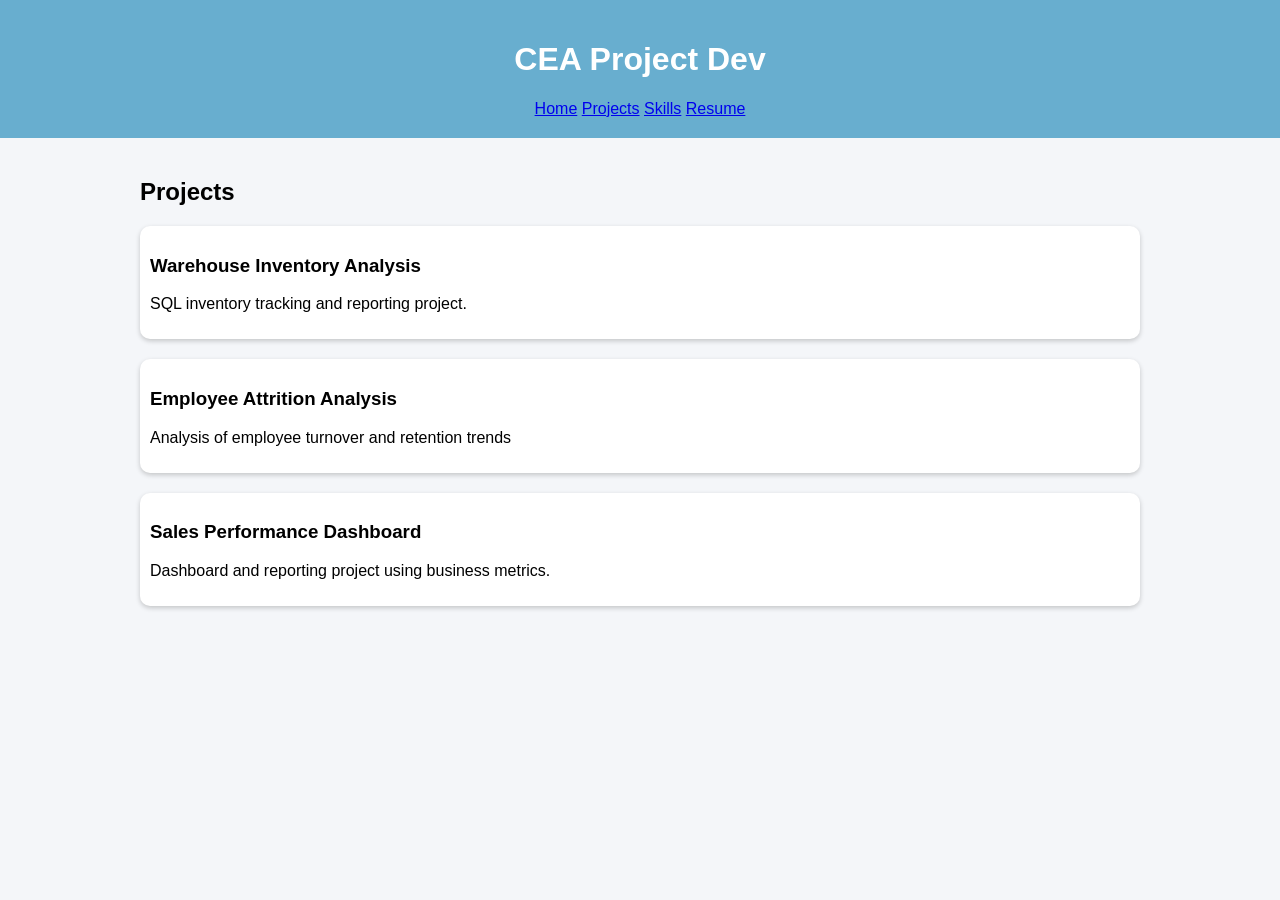
==== projects.html @ 1129f876 "added project page" ====
<!DOCTYPE html>
<html>

<head>
    <title>Projects - CEA Project Dev</title>
    <link rel="stylesheet" href="styles.css">
</head>

<body>
    <header>
        <h1>CEA Project Dev</h1>

        <nav>
            <a href="index.html">Home</a>
            <a href="projects.html">Projects</a>
            <a href="skills.html">Skills</a>
            <a href="resume.html">Resume</a>
        </nav>
    </header>

    <main>
        <h2>Projects</h2>
        <div class="project-card">
            <h3>Warehouse Inventory Analysis</h3>
            <p>SQL inventory tracking and reporting project.</p>
        </div>

        <div class="project-card">
            <h3>Employee Attrition Analysis</h3>
            <p>Analysis of employee turnover and retention trends</p>
        </div>

        <div class="project-card">
            <h3>Sales Performance Dashboard</h3>
            <p>Dashboard and reporting project using business metrics.</p>
        </div>
    </main>
</body>
</html>
---- styles.css ----
body {
    font-family: Arial, sans-serif;
    background-color: #f4f6f9;
    margin: 0;
    padding: 0;
}

header {
    background-color: #68aecf;
    color: white;
    padding: 20px;
    text-align: center;
}

main {
    max-width: 1000px;
    margin: auto;
    padding: 20px;
}

.project-card {
    background-color: white;
    padding: 10px;
    margin-top: 20px;
    border-radius: 10px;
    box-shadow: 0px 2px 5px rgba(0,0,0,.2);
}

.featured-project {
    border: 3px solid gold;
}

.about-card {
    background-color: lightskyblue;
    padding: 20px;
    margin-top: 20px;
    border-radius: 10px;
    box-shadow: 0px 2px 5px rgba(0,0,0,.2);
}
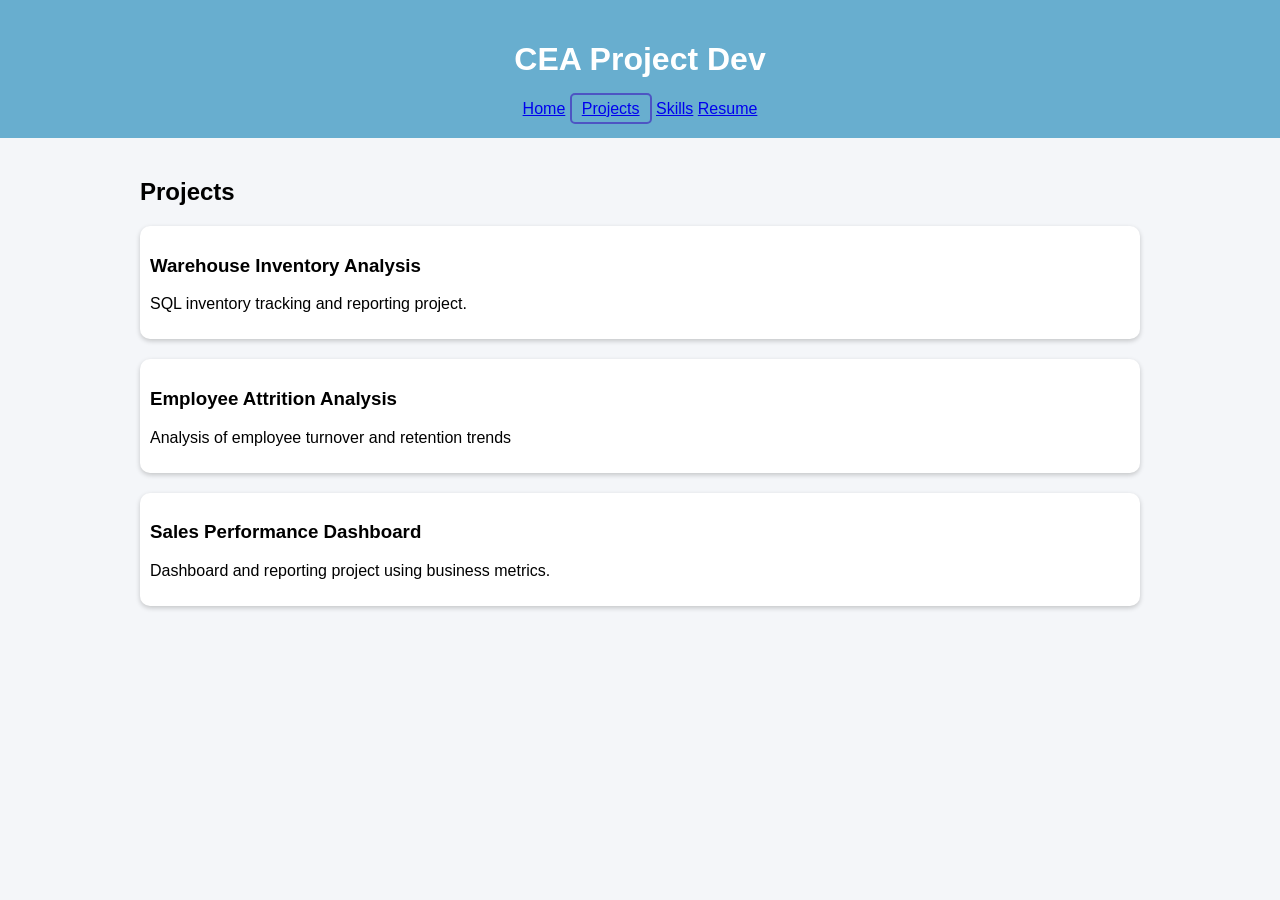
==== commit 17f15681: "added skills and resume page" ====
--- a/projects.html
+++ b/projects.html
@@ -12,7 +12,7 @@
 
         <nav>
             <a href="index.html">Home</a>
-            <a href="projects.html">Projects</a>
+            <a href="projects.html" class="active">Projects</a>
             <a href="skills.html">Skills</a>
             <a href="resume.html">Resume</a>
         </nav>
--- a/styles.css
+++ b/styles.css
@@ -37,3 +37,17 @@
     border-radius: 10px;
     box-shadow: 0px 2px 5px rgba(0,0,0,.2);
 }
+
+.bible-verse {
+    font-weight: bold;
+    font-style: italic ;
+    color: #17057cab;
+    margin-top: 20px;
+    text-align: center;
+}
+
+.active {
+    border: 2px solid #402abeab;
+    padding: 5px 10px;
+    border-radius: 5px;
+}
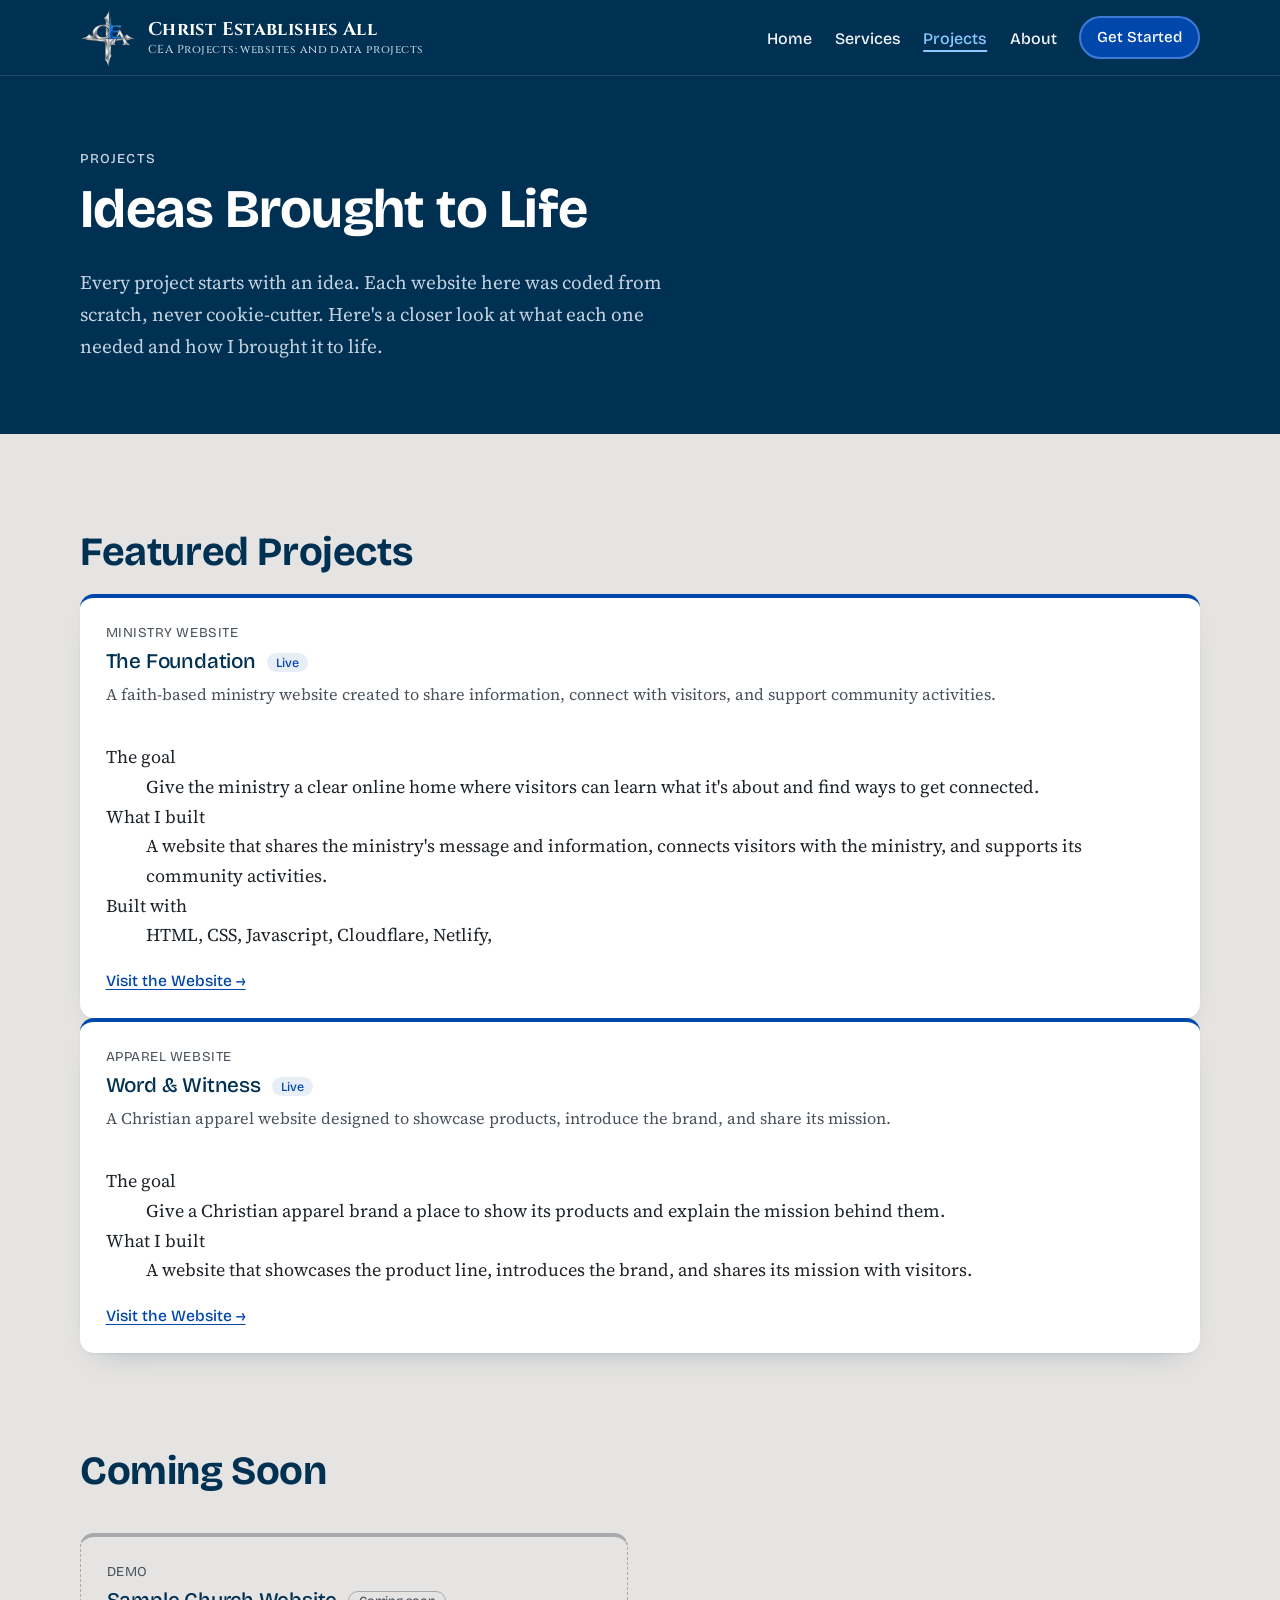
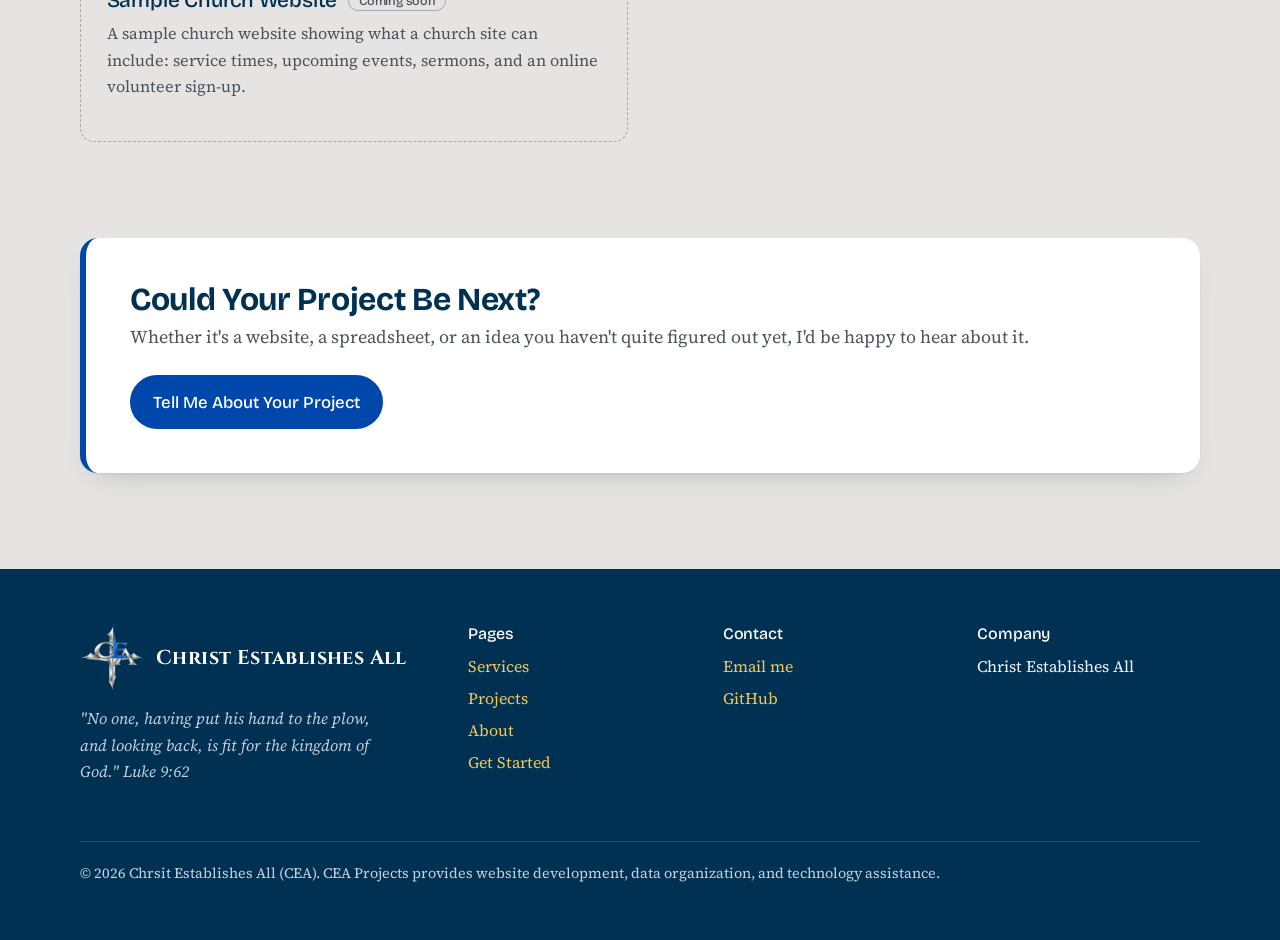
==== commit 086461e7: "updated index.html and added projects.html" ====
--- a/projects.html
+++ b/projects.html
@@ -1,39 +1,235 @@
 <!DOCTYPE html>
-<html>
-
+<html lang="en">
 <head>
-    <title>Projects - CEA Project Dev</title>
+    <meta charset="utf-8">
+    <meta name="viewport" content="width=device-width, initial-scale=1">
+
+    <title>Projects | CEA Projects</title>
+
+    <meta name="description" content="Websites built by CEA Projects for ministries and small businesses, including The Foundation and Word &amp; Witness.">
+
+    <link rel="preconnect" href="https://fonts.googleapis.com">
+    <link rel="preconnect" href="https://fonts.gstatic.com" crossorigin>
+
+    <link href="https://fonts.googleapis.com/css2?family=Cinzel:wght@500;700&family=Bricolage+Grotesque:opsz,wght@12..96,500;12..96,700&family=Source+Serif+4:ital,opsz,wght@0,8..60,400;0,8..60,600;1,8..60,400&display=swap"
+        rel="stylesheet">
+
+    <link rel="icon" type="image/png" href="images/favicon.png">
     <link rel="stylesheet" href="styles.css">
 </head>
 
 <body>
-    <header>
-        <h1>CEA Project Dev</h1>
-
-        <nav>
-            <a href="index.html">Home</a>
-            <a href="projects.html" class="active">Projects</a>
-            <a href="skills.html">Skills</a>
-            <a href="resume.html">Resume</a>
+
+<a class="skip" href="#main">Skip to content</a>
+
+<!-- HEADER AND NAVIGATION -->
+ <header class="site">
+    <div class="wrap bar">
+
+        <a class="brand" href="index.html">
+            <img src="images/cea_logo.png" width="56" height="56" alt="">
+            <span>Christ Establishes All
+            <small>CEA Projects: websites and data projects</small>
+            </span>
+        </a>
+
+        <button class="menu" type="button" aria-expanded="false" aria-controls="site-nav">Menu</button>
+
+        <nav id="site-nav" aria-label="Main">
+            <ul>
+                <li><a href="index.html">Home</a></li>
+                <li><a href="services.html">Services</a></li>
+                <li><a href="projects.html" aria-current="page">Projects</a></li>
+                <li><a href="about.html">About</a></li>
+                <li><a class="btn" href="start.html">Get Started</a></li>
+            </ul>
         </nav>
-    </header>
-
-    <main>
-        <h2>Projects</h2>
-        <div class="project-card">
-            <h3>Warehouse Inventory Analysis</h3>
-            <p>SQL inventory tracking and reporting project.</p>
-        </div>
-
-        <div class="project-card">
-            <h3>Employee Attrition Analysis</h3>
-            <p>Analysis of employee turnover and retention trends</p>
-        </div>
-
-        <div class="project-card">
-            <h3>Sales Performance Dashboard</h3>
-            <p>Dashboard and reporting project using business metrics.</p>
-        </div>
-    </main>
+    </div>
+ </header>
+
+ <main id="main">
+
+    <!-- PAGE INTRODUCTION -->
+    <section class="band page-head" aria-labelledby="page-title">
+        <div class="wrap">
+            <p class="eyebrow">Projects</p>
+            <h1 id="page-title">Ideas Brought to Life</h1>
+            <p class="lede">
+                Every project starts with an idea. Each website here was coded from scratch, never cookie-cutter. Here's a closer look at
+                what each one needed and how I brought it to life.
+            </p>
+        </div>
+    </section>
+
+    <!-- CASE STUDIES -->
+    <section aria-labelledby="work-title">
+        <div class="wrap">
+            <h2 id="work-title">Featured Projects</h2>
+
+            <div class="case-list">
+
+                <!-- The Foundation -->
+                <article class="project case" aria-labelledby="foundation-title">
+                    <p class="kind">Ministry Website</p>
+                    <h3 id="foundation-title">The Foundation <span class="status live">Live</span></h3>
+                    <p class="case-intro">
+                        A faith-based ministry website created to share information, connect with visitors, 
+                        and support community activities.
+                    </p>
+                    <dl class="details">
+                        <div>
+                            <dt>The goal</dt>
+                            <dd>Give the ministry a clear online home where visitors can learn what it's about
+                                and find ways to get connected.
+                            </dd>
+                        </div>
+                        <div>
+                            <dt>What I built</dt>
+                            <dd>A website that shares the ministry's message and information, connects visitors with the 
+                                ministry, and supports its community activities.
+                            </dd>
+                        </div>
+                        <!-- Add the tools you used, then remove these comment marks:-->
+                        <div>
+                            <dt>Built with</dt>
+                            <dd>HTML, CSS, Javascript, Cloudflare, Netlify,</dd>
+                        </div>
+                    </dl>
+                    <!-- Add a screenshot later (save it in the images folder):
+                    <figure class="shot">
+                        <img src="images/foundation.png" alt="The Foundation website home page"
+                    </figure>-->
+
+                    <div class="links">
+                        <a href="https://glorytothefather.org/" target="_blank" rel="noopener noreferrer">Visit the Website &rarr;</a>
+                    </div>
+                </article>
+
+                <!-- Word & Witness -->
+                <article class="project case" aria-labelledby="witness-title">
+                    <p class="kind">Apparel Website</p>
+                    <h3 id="witness-title">Word &amp; Witness <span class="status live">Live</span></h3>
+                    <p class="case-intro">A Christian apparel website designed to showcase products, introduce the brand, and share its mission.</p>
+
+                    <dl class="details">
+                        <div>
+                            <dt>The goal</dt>
+                            <dd>Give a Christian apparel brand a place to show its products and explain the mission behind them.</dd>
+                        </div>
+                        <div>
+                            <dt>What I built</dt>
+                            <dd>A website that showcases the product line, introduces the brand, and shares its mission with visitors.</dd>
+                        </div>
+                        <!-- Add the tools you used, then remove these comment marks:
+                        <div>
+                            <dt>Built with</dt>
+                            <dd>HTML, CSS, Javascript, Cloudflare Workers</dd>
+                        </div>-->
+                    </dl>
+
+                    <!-- Add a screenshot later (save it in the images folder):
+                    <figure class="shot">
+                        <img src="images/wordnwitness.png" alt="Word & Witness website home page
+                    </figure>"-->
+
+                    <div class="links">
+                        <a href="https://wordnwitness.com" target="_blank" rel="noopener noreferrer">Visit the Website &rarr;</a>
+                    </div>
+                </article>
+            </div>
+        </div>
+    </section>
+
+    <!-- COMING SOON -->
+    <section aria-labelledby="soon-title">
+        <div class="wrap">
+            <h2 id="soon-title">Coming Soon</h2>
+
+            <div class="work-list">
+                <article class="project soon" aria-labelledby="demo-title">
+                    <p class="kind">Demo</p>
+                    <h3 id="demo-title">Sample Church Website <span class="status soon">Coming soon</span></h3>
+                    <p>A sample church website showing what a church site can include: service times, upcoming events,
+                        sermons, and an online volunteer sign-up.
+                    </p>
+                </article>
+            </div>
+        </div>
+    </section>
+
+    <!-- FINAL CALL TO ACTION -->
+    <section aria-labelledby="content-title">
+        <div class="wrap">
+            <div class="cta">
+                <div>
+                    <h2 id="contact-title">Could Your Project Be Next?</h2>
+                    <p>Whether it's a website, a spreadsheet, or an idea you haven't quite figured out yet, I'd be happy to hear about it.</p>
+                </div>
+                <a class="btn" href="start.html">Tell Me About Your Project</a>
+            </div>
+        </div>
+    </section>
+ </main>
+
+ <!-- FOOTER -->
+  <footer class="band">
+    <div class="wrap">
+        <div class="foot-grid">
+            <div>
+                <p class="foot-brand">
+                    <img src="images/cea_logo.png" width="64" height="64" alt="">
+                    <span class="brand-name">
+                        Christ Establishes All
+                    </span>
+                </p>
+
+                <p class="foot-verse">
+                    "No one, having put his hand to the plow, and looking back, is fit for the kingdom of God." Luke 9:62
+                </p>
+            </div>
+
+            <div>
+                <h3>Pages</h3>
+                <ul>
+                    <li><a href="services.html">Services</a></li>
+                    <li><a href="projects.html">Projects</a></li>
+                    <li><a href="about.html">About</a></li>
+                    <li><a href="start.html">Get Started</a></li>
+                </ul>
+            </div>
+
+            <div>
+                <h3>Contact</h3>
+                <ul>
+                    <li>
+                        <a href="mailto:aleitlein@ceaprojectdev.com">
+                            Email me
+                        </a>
+                    </li>
+                    <li>
+                        <a href="https://github.com/RaphLink">
+                            GitHub
+                        </a>
+                    </li>
+                </ul>
+            </div>
+
+            <div>
+                <h3>Company</h3>
+                <ul>
+                    <li>Christ Establishes All</li>
+                </ul>
+            </div>
+        </div>
+        <p class="copy">
+            &copy; 2026 Chrsit Establishes All (CEA).
+            CEA Projects provides website development,
+            data organization, and technology assistance.
+        </p>
+    </div>
+  </footer>
+  
+  <script src="main.js"></script>
+
 </body>
 </html>
--- a/styles.css
+++ b/styles.css
@@ -1,53 +1,299 @@
-body {
-    font-family: Arial, sans-serif;
-    background-color: #f4f6f9;
-    margin: 0;
-    padding: 0;
-}
-
-header {
-    background-color: #68aecf;
-    color: white;
-    padding: 20px;
-    text-align: center;
-}
-
-main {
-    max-width: 1000px;
-    margin: auto;
-    padding: 20px;
-}
-
-.project-card {
-    background-color: white;
-    padding: 10px;
-    margin-top: 20px;
-    border-radius: 10px;
-    box-shadow: 0px 2px 5px rgba(0,0,0,.2);
-}
-
-.featured-project {
-    border: 3px solid gold;
-}
-
-.about-card {
-    background-color: lightskyblue;
-    padding: 20px;
-    margin-top: 20px;
-    border-radius: 10px;
-    box-shadow: 0px 2px 5px rgba(0,0,0,.2);
-}
-
-.bible-verse {
-    font-weight: bold;
-    font-style: italic ;
-    color: #17057cab;
-    margin-top: 20px;
-    text-align: center;
-}
-
-.active {
-    border: 2px solid #402abeab;
-    padding: 5px 10px;
-    border-radius: 5px;
-}+:root {
+  --paper: #E5E4E2;
+  --surface: #FFFFFF;
+  --ink: #1E2329;
+  --heading: #003153;
+  --muted: #4A525C;
+  --line: #A8A9AD;
+  --field: #0047AB;
+  --field-ink: #FFFFFF;
+  --field-soft: #E8EEF7;
+  --price: #0047AB;
+  --gold: #C9971C;
+  --band: #003153;
+  --band-ink: #F2F5F8;
+  --band-muted: #C5D3E0;
+  --band-link: #F2C75C;
+  --shadow: 0 1px 2px rgba(0, 49, 83, .06), 0 14px 30px -20px rgba(0, 49, 83, .35);
+  --display: "Bricolage Grotesque", "Segoe UI", system-ui, sans-serif;
+  --body: "Source Serif 4", Georgia, "Times New Roman", serif;
+  color-scheme: light;
+}
+*, *::before, *::after { box-sizing: border-box; }
+html { scroll-behavior: smooth; scroll-padding-top: 5rem; }
+@media (prefers-reduced-motion: reduce) { html { scroll-behavior: auto; } *, *::before, *::after { transition: none !important; } }
+body { margin: 0; background: var(--paper); color: var(--ink); font-family: var(--body); font-size: 1.125rem; line-height: 1.65; }
+img { max-width: 100%; }
+a { color: var(--field); text-underline-offset: 3px; }
+a:hover { text-decoration-thickness: 2px; }
+:focus-visible { outline: 3px solid var(--gold); outline-offset: 3px; border-radius: 4px; }
+h1, h2, h3 { font-family: var(--display); line-height: 1.1; margin: 0 0 .5em; letter-spacing: -0.01em; color: var(--heading); }
+h1 { font-size: clamp(2.3rem, 5.2vw, 3.9rem); font-weight: 700; }
+h2 { font-size: clamp(1.8rem, 3.4vw, 2.5rem); font-weight: 700; }
+h3 { font-size: 1.3rem; font-weight: 500; }
+p { margin: 0 0 1em; }
+.wrap { width: min(1120px, 100% - 2.5rem); margin-inline: auto; }
+.measure { max-width: 62ch; }
+.lede { font-size: clamp(1.1rem, 1.5vw, 1.3rem); color: var(--muted); }
+section { padding: clamp(3.5rem, 8vw, 6rem) 0; }
+section + section:not(.band):not(.page-head) { padding-top: 0; }
+.band + section { padding-top: clamp(3.5rem, 8vw, 6rem) !important; }
+.skip { position: absolute; left: -999px; }
+.skip:focus { left: 1rem; top: 1rem; background: var(--surface); padding: .5rem 1rem; z-index: 99; }
+.more { font-family: var(--display); font-weight: 500; margin-top: 1.75rem; display: inline-block; }
+
+/* Header */
+header.site { position: sticky; top: 0; z-index: 20; background: color-mix(in srgb, var(--paper) 92%, transparent); backdrop-filter: blur(8px); border-bottom: 1px solid var(--line); }
+.bar { display: flex; align-items: center; justify-content: space-between; gap: 1rem; padding: .85rem 0; }
+.brand { font-family: var(--display); font-weight: 700; font-size: 1.2rem; color: var(--heading); text-decoration: none; }
+.brand { display: flex; align-items: center; gap: .75rem; line-height: 1.2; }
+.brand img { width: 56px; height: 56px; flex: none; margin: -4px 0; }
+.brand small { display: block; font-family: var(--body); font-weight: 400; font-size: .8rem; color: var(--muted); }
+.brand span { font-family: "Cinzel", "Trajan Pro", Georgia, serif; font-weight: 700; font-size: 1.15rem; letter-spacing: .02em; }
+@media (max-width: 420px) { .brand span { font-size: 1rem; } .brand small { font-size: .62rem; } .brand img { width: 44px; height: 44px; } }
+.brand small { font-family: "Cinzel", "Trajan Pro", Georgia, serif; font-weight: 500; font-size: .72rem; letter-spacing: .04em; margin-top: .1rem; }
+footer .brand-name { font-family: "Cinzel", "Trajan Pro", Georgia, serif !important; letter-spacing: .02em; }
+nav ul { list-style: none; display: flex; flex-wrap: wrap; gap: .25rem 1.4rem; margin: 0; padding: 0; align-items: center; }
+nav a { color: var(--ink); text-decoration: none; font-family: var(--display); font-weight: 500; font-size: 1rem; }
+nav a:hover, nav a[aria-current="page"] { color: var(--field); }
+nav a[aria-current="page"]:not(.btn) { text-decoration: underline; text-decoration-thickness: 2px; text-underline-offset: 6px; }
+.menu { display: none; font: 500 1rem var(--display); background: none; color: var(--ink); border: 1.5px solid var(--line); border-radius: 999px; padding: .4rem .95rem; cursor: pointer; }
+.btn { display: inline-block; font-family: var(--display); font-weight: 500; font-size: 1.05rem; padding: .7rem 1.3rem; border-radius: 999px; text-decoration: none; border: 2px solid var(--field); background: var(--field); color: var(--field-ink); cursor: pointer; }
+.btn:hover { filter: brightness(1.08); }
+.btn.ghost { background: transparent; color: var(--field); }
+nav .btn { padding: .45rem 1rem; font-size: .95rem; color: var(--field-ink); }
+nav .btn[aria-current="page"] { color: var(--field-ink); }
+/* Dark blue header */
+header.site { background: var(--band); border-bottom: 1px solid rgba(255, 255, 255, .12); backdrop-filter: none; }
+header.site .brand { color: #FFFFFF; }
+header.site .brand small { color: var(--band-muted); }
+header.site nav a:not(.btn) { color: #F2F5F8; }
+header.site nav a:not(.btn):hover, header.site nav a:not(.btn)[aria-current="page"] { color: #8CC8FF; }
+header.site nav .btn { border-color: #3D7BD6; }
+header.site .menu { color: #FFFFFF; border-color: rgba(255, 255, 255, .4); }
+
+/* Blue bands: page headers, welcome, footer */
+.band { background: var(--band); color: var(--band-ink); }
+.band h1, .band h2, .band h3 { color: #FFFFFF; }
+.band a { color: var(--band-link); }
+.band .lede, .band .muted { color: var(--band-muted); }
+.page-head { padding: clamp(3rem, 7vw, 4.5rem) 0; }
+.page-head h1 { font-size: clamp(2.2rem, 4.6vw, 3.4rem); }
+.page-head .lede { margin: 0; max-width: 60ch; }
+
+/* Hero */
+.hero { padding: clamp(3.5rem, 9vw, 7rem) 0; }
+.hero-grid { display: grid; grid-template-columns: 1.15fr 1fr; gap: clamp(2rem, 5vw, 4.5rem); align-items: center; }
+.hero-grid > :only-child { grid-column: 1 / -1; }
+.hero h1 { max-width: 20ch; }
+.hero .actions { align-items: center; column-gap: 1.5rem; }
+.actions .more { margin-top: 0; }
+.hero .actions { display: flex; flex-wrap: wrap; gap: .75rem; margin-top: 1.75rem; }
+.offer { margin-top: 1.5rem; font-size: 1rem; color: var(--muted); }
+.offer strong { color: var(--ink); }
+
+/* Welcome */
+.foundation-grid { display: grid; grid-template-columns: 1fr 1fr; gap: clamp(2rem, 5vw, 4rem); align-items: start; }
+.verse { margin: 0; padding-left: 1.25rem; border-left: 4px solid var(--gold); }
+.verse p { font-style: italic; font-size: 1.35rem; line-height: 1.5; margin-bottom: .5rem; }
+.verse cite { font-style: normal; font-family: var(--display); font-weight: 500; opacity: .8; }
+
+/* Service rows */
+.rows { margin-top: 2.5rem; border-top: 1px solid var(--line); }
+.row { display: grid; grid-template-columns: minmax(200px, 1fr) 2fr; gap: 1rem 3rem; padding: 1.6rem 0; border-bottom: 1px solid var(--line); }
+.row h3 { margin: 0; }
+.row p { margin: 0; color: var(--muted); }
+.row .for { margin-top: .5rem; font-size: .95rem; color: var(--ink); }
+.row .from { margin-top: .6rem; font-family: var(--display); font-weight: 500; font-size: 1rem; color: var(--price); }
+
+/* Project cards */
+.work-list { margin-top: 2.5rem; display: grid; grid-template-columns: repeat(2, 1fr); gap: 1.5rem; }
+.project { background: var(--surface); border-radius: 14px; padding: 1.5rem 1.6rem; display: flex; flex-direction: column; box-shadow: var(--shadow); border-top: 4px solid var(--field); }
+.project.feature { grid-column: 1 / -1; background: var(--band); color: var(--band-ink); border-top: none; }
+.project.feature h3 { color: #FFFFFF; }
+.project.feature .kind, .project.feature p { color: var(--band-muted); }
+.project.feature a { color: var(--band-link); }
+.project.soon { background: transparent; box-shadow: none; border: 1.5px dashed var(--line); border-top: 4px solid var(--line); }
+.project .kind { font-family: var(--display); font-size: .85rem; letter-spacing: .04em; text-transform: uppercase; color: var(--muted); margin: 0 0 .4rem; }
+.project h3 { margin-bottom: .45rem; }
+.project p { font-size: 1.02rem; color: var(--muted); }
+.project .links { margin-top: auto; display: flex; gap: 1.25rem; flex-wrap: wrap; font-family: var(--display); font-weight: 500; font-size: .98rem; }
+.status { display: inline-block; font-family: var(--display); font-size: .78rem; font-weight: 500; padding: .15rem .6rem; border-radius: 999px; margin-left: .4rem; vertical-align: middle; }
+.status.live { background: var(--field-soft); color: var(--field); }
+.project.feature .status.live { background: rgba(255, 255, 255, .14); color: #FFFFFF; }
+.status.building { background: var(--field); color: var(--field-ink); }
+.status.soon { color: var(--muted); border: 1px solid var(--line); }
+
+/* Pricing */
+.price-card { margin-top: 2.5rem; background: var(--surface); border-radius: 14px; box-shadow: var(--shadow); overflow-x: auto; }
+table.prices { width: 100%; border-collapse: collapse; min-width: 560px; }
+.prices th, .prices td { text-align: left; padding: 1rem 1.25rem; vertical-align: top; }
+.prices thead th { background: var(--band); color: var(--band-ink); font-family: var(--display); font-weight: 500; font-size: .95rem; }
+.prices tbody tr + tr td { border-top: 1px solid color-mix(in srgb, var(--line) 55%, transparent); }
+.prices td:first-child { font-family: var(--display); font-weight: 500; font-size: 1.1rem; white-space: nowrap; color: var(--heading); }
+.prices td:last-child { white-space: nowrap; font-family: var(--display); font-weight: 700; color: var(--price); }
+.discounts { display: grid; grid-template-columns: 1fr 1fr; gap: 1.25rem; margin-top: 1.5rem; }
+.discounts div { padding: 1.2rem 1.4rem; border-radius: 14px; background: var(--field-soft); border-left: 4px solid var(--field); }
+.discounts h3 { font-size: 1.1rem; margin-bottom: .3rem; }
+.discounts p { margin: 0; font-size: 1rem; }
+.fine { font-size: .95rem; color: var(--muted); margin-top: 1.25rem; }
+
+/* Process */
+.steps { list-style: none; padding: 0; margin: 2.5rem 0 0; display: grid; grid-template-columns: repeat(4, 1fr); gap: 1.5rem; counter-reset: step; }
+.steps li { counter-increment: step; border-top: 3px solid var(--field); padding-top: 1rem; }
+.steps li::before { content: counter(step); font-family: var(--display); font-weight: 700; font-size: 2rem; color: var(--field); display: block; line-height: 1; margin-bottom: .5rem; }
+.steps h3 { font-size: 1.15rem; }
+.steps p { font-size: 1rem; color: var(--muted); margin: 0; }
+
+/* About */
+.about-grid { display: grid; grid-template-columns: 1.4fr 1fr; gap: clamp(2rem, 5vw, 4rem); }
+.creds { list-style: none; padding: 0; margin: 0; border-top: 1px solid var(--line); }
+.creds li { padding: .8rem 0; border-bottom: 1px solid var(--line); font-size: 1rem; }
+.creds strong { font-family: var(--display); font-weight: 500; display: block; color: var(--heading); }
+
+/* Call to action */
+.cta { background: var(--surface); border-radius: 18px; box-shadow: var(--shadow); padding: clamp(1.75rem, 4vw, 2.75rem); display: flex; justify-content: space-between; align-items: center; gap: 1.5rem; flex-wrap: wrap; border-left: 6px solid var(--field); }
+.cta h2 { font-size: clamp(1.5rem, 2.8vw, 2rem); margin-bottom: .3rem; }
+.cta p { margin: 0; color: var(--muted); }
+.cta p + p { margin-top: .75rem; }
+.later { margin-top: 2rem; padding: 1.2rem 1.4rem; border: 1.5px dashed var(--line); border-radius: 14px; font-size: 1rem; color: var(--muted); }
+.later strong { font-family: var(--display); font-weight: 500; color: var(--heading); }
+
+/* Get started */
+.start-grid { display: grid; grid-template-columns: 1.6fr 1fr; gap: 2rem; align-items: start; }
+.form-card { background: var(--surface); border-radius: 18px; box-shadow: var(--shadow); padding: clamp(1.5rem, 4vw, 2.5rem); }
+.next { position: sticky; top: 6rem; border-radius: 18px; padding: 1.75rem; }
+.next h2 { font-size: 1.4rem; }
+.next ol { padding-left: 1.2rem; margin: 0 0 1.25rem; }
+.next li { margin-bottom: .6rem; font-size: 1rem; }
+.next p { font-size: 1rem; }
+form { display: grid; grid-template-columns: 1fr 1fr; gap: 1.25rem 1.5rem; }
+.full { grid-column: 1 / -1; }
+label, legend { display: block; font-family: var(--display); font-weight: 500; font-size: 1rem; margin-bottom: .35rem; color: var(--heading); }
+.hint { font-family: var(--body); font-weight: 400; color: var(--muted); font-size: .9rem; }
+input[type=text], input[type=email], input[type=tel], input[type=url], select, textarea { width: 100%; font: inherit; font-size: 1rem; color: var(--ink); background: var(--paper); border: 1.5px solid var(--line); border-radius: 10px; padding: .7rem .85rem; }
+input:focus, select:focus, textarea:focus { border-color: var(--field); outline: none; box-shadow: 0 0 0 3px color-mix(in srgb, var(--field) 25%, transparent); }
+textarea { min-height: 8rem; resize: vertical; }
+fieldset { border: 0; padding: 0; margin: 0; }
+.checks { display: grid; grid-template-columns: 1fr 1fr; gap: .5rem 1.5rem; }
+.checks label { font-family: var(--body); font-weight: 400; display: flex; gap: .6rem; align-items: flex-start; margin: 0; color: var(--ink); }
+.checks input { margin-top: .4rem; accent-color: var(--field); width: 1.05rem; height: 1.05rem; }
+.privacy { font-size: .92rem; color: var(--muted); margin: 0; }
+.hidden { display: none; }
+
+/* Thank-you */
+.thanks { min-height: 50vh; display: grid; align-content: center; }
+
+/* Footer */
+footer.band { padding: 3.5rem 0 2.5rem; font-size: 1rem; }
+.foot-grid { display: grid; grid-template-columns: 1.6fr 1fr 1fr 1fr; gap: 2rem; }
+footer h3 { font-size: 1rem; margin-bottom: .6rem; }
+footer .brand-name { font-family: var(--display); font-weight: 700; font-size: 1.25rem; color: #FFFFFF; margin-bottom: .5rem; }
+footer ul { list-style: none; padding: 0; margin: 0; }
+footer li { margin-bottom: .35rem; }
+footer a { text-decoration: none; }
+footer a:hover { text-decoration: underline; }
+.foot-brand { display: flex; align-items: center; gap: .75rem; margin: 0 0 1rem; }
+.foot-brand img { width: 64px; height: 64px; flex: none; }
+.foot-brand .brand-name { margin: 0; }
+.foot-verse { font-style: italic; color: var(--band-muted); max-width: 40ch; }
+.copy { margin-top: 2.5rem; padding-top: 1.25rem; border-top: 1px solid rgba(255, 255, 255, .15); color: var(--band-muted); font-size: .9rem; }
+
+@media (max-width: 860px) {
+  .hero-grid, .foundation-grid, .about-grid, .work-list, .discounts, .start-grid { grid-template-columns: 1fr; }
+  .foot-grid { grid-template-columns: 1fr 1fr; }
+  .row { grid-template-columns: 1fr; }
+  .steps { grid-template-columns: 1fr 1fr; }
+  form, .checks { grid-template-columns: 1fr; }
+  .next { position: static; }
+}
+@media (max-width: 760px) {
+  .menu { display: inline-block; flex: none; }
+  .brand { flex: 1 1 0; min-width: 0; }
+  .bar { flex-wrap: wrap; }
+  nav { display: none; width: 100%; }
+  header.site.open nav { display: block; }
+  nav ul { flex-direction: column; align-items: flex-start; gap: .9rem; padding: .75rem 0 1rem; }
+}
+@media (max-width: 520px) {
+  .steps, .foot-grid { grid-template-columns: 1fr; }
+}
+
+/* ==========================================================
+   Services page additions
+   ========================================================== */
+
+/* A row of buttons/links anywhere on a page (the home hero has its own). */
+.actions { display: flex; flex-wrap: wrap; align-items: center; gap: .75rem 1.5rem; margin-top: 1.75rem; }
+
+/* Buttons inside a dark blue band keep their white text
+   (otherwise the band's gold link color would apply). */
+.band .btn { color: var(--field-ink); }
+
+/* Small label above a page title, e.g. "Services". */
+.eyebrow { font-family: var(--display); font-weight: 500; font-size: .85rem; letter-spacing: .08em; text-transform: uppercase; color: var(--band-muted); margin: 0 0 .6rem; }
+.page-head .measure { margin: 1rem 0 0; color: var(--band-ink); }
+
+/* Services list: spacing between paragraphs, price table and examples. */
+.row p + p, .row p + .price-card, .row .price-card + p { margin-top: .9rem; }
+.row .price-card { box-shadow: none; border: 1px solid var(--line); }
+.row .prices { min-width: 0; }
+.row .prices td:first-child { white-space: normal; font-size: 1rem; }
+.prices caption { text-align: left; padding: .9rem 1.25rem .5rem; font-family: var(--display); font-weight: 500; color: var(--heading); }
+.examples { margin: .4rem 0 0; padding-left: 1.2rem; columns: 2; column-gap: 2rem; color: var(--muted); }
+.examples li { margin-bottom: .3rem; break-inside: avoid; }
+
+/* Payment options: three cards side by side, stacked on smaller screens. */
+.options { display: grid; grid-template-columns: repeat(3, 1fr); gap: 1.5rem; margin-top: 2.5rem; }
+.option { background: var(--surface); border-radius: 14px; box-shadow: var(--shadow); border-top: 4px solid var(--field); padding: 1.5rem 1.6rem; display: flex; flex-direction: column; }
+.option .tag { align-self: flex-start; margin: 0 0 .9rem; padding: .2rem .75rem; border-radius: 999px; background: var(--field-soft); color: var(--field); font-family: var(--display); font-weight: 500; font-size: .82rem; }
+.option h3 { margin-bottom: .6rem; }
+.option-num { display: block; font-size: .85rem; letter-spacing: .06em; text-transform: uppercase; color: var(--muted); margin-bottom: .25rem; }
+.option p { font-size: 1rem; color: var(--muted); }
+.option-note { margin: auto 0 0; padding-top: .75rem; font-size: .92rem !important; }
+
+/* Small example payment tables inside each option card. */
+.pay { width: 100%; border-collapse: collapse; margin: .5rem 0 1rem; font-size: 1rem; }
+.pay caption { text-align: left; font-family: var(--display); font-weight: 500; color: var(--heading); padding-bottom: .4rem; }
+.pay th { text-align: left; font-family: var(--display); font-weight: 500; font-size: .85rem; color: var(--muted); padding: .4rem 0; border-bottom: 2px solid var(--line); }
+.pay td { padding: .55rem 0; border-bottom: 1px solid color-mix(in srgb, var(--line) 55%, transparent); }
+.pay th:last-child, .pay td:last-child { text-align: right; padding-left: 1rem; white-space: nowrap; }
+.pay .total td { font-family: var(--display); font-weight: 700; color: var(--heading); border-bottom: 0; }
+
+/* Process: six steps in rows of three, with room for lists. */
+.steps.six { grid-template-columns: repeat(3, 1fr); row-gap: 2.75rem; column-gap: 2rem; }
+.steps p + p, .steps ul + p { margin-top: .6rem; }
+.steps ul { margin: .5rem 0 0; padding-left: 1.1rem; font-size: 1rem; color: var(--muted); }
+.steps ul li { border: 0; padding: 0; margin-bottom: .25rem; counter-increment: none; }
+.steps ul li::before { content: none; }
+
+/* Check-mark list used in the blue "Clear Expectations" band. */
+.check-list { list-style: none; padding: 0; margin: 1rem 0 0; }
+.check-list li { position: relative; padding-left: 1.9rem; margin-bottom: .65rem; }
+.check-list li::before { content: "✓"; position: absolute; left: 0; top: 0; font-weight: 700; color: var(--band-link); }
+
+@media (max-width: 960px) {
+  .options { grid-template-columns: 1fr; }
+  .steps.six { grid-template-columns: 1fr 1fr; }
+}
+@media (max-width: 600px) {
+  .steps.six { grid-template-columns: 1fr; }
+  .examples { columns: 1; }
+  .row .prices th, .row .prices td { padding: .75rem .8rem; }
+}
+
+/* Section tabs (Services page): a bar of jump links that sticks just
+   below the header while you scroll. On phones it scrolls sideways
+   if the links don't all fit. */
+.section-tabs { position: sticky; top: 75px; z-index: 15; background: var(--paper); border-bottom: 1px solid var(--line); box-shadow: 0 6px 12px -10px rgba(0, 49, 83, .35); }
+/* The site's phone menu hides every <nav> on small screens; these
+   lines keep the tab bar showing and laid out in one row. */
+nav.section-tabs { display: block; width: auto; }
+.section-tabs ul { list-style: none; margin: 0; padding: .6rem 0; display: flex; flex-direction: row; flex-wrap: nowrap; align-items: center; gap: .5rem; overflow-x: auto; scrollbar-width: none; }
+.section-tabs ul::-webkit-scrollbar { display: none; }
+.section-tabs a { display: block; white-space: nowrap; padding: .45rem 1rem; border-radius: 999px; border: 1.5px solid var(--line); background: var(--surface); color: var(--heading); text-decoration: none; font-family: var(--display); font-weight: 500; font-size: .95rem; }
+.section-tabs a:hover, .section-tabs a:focus-visible { background: var(--field); border-color: var(--field); color: var(--field-ink); }
+.section-tabs + section { padding-top: clamp(2.5rem, 6vw, 4rem); }
+/* When a tab is clicked, stop the section heading just below the
+   header and tab bar instead of hiding underneath them. */
+html:has(.section-tabs) { scroll-padding-top: 9rem; }
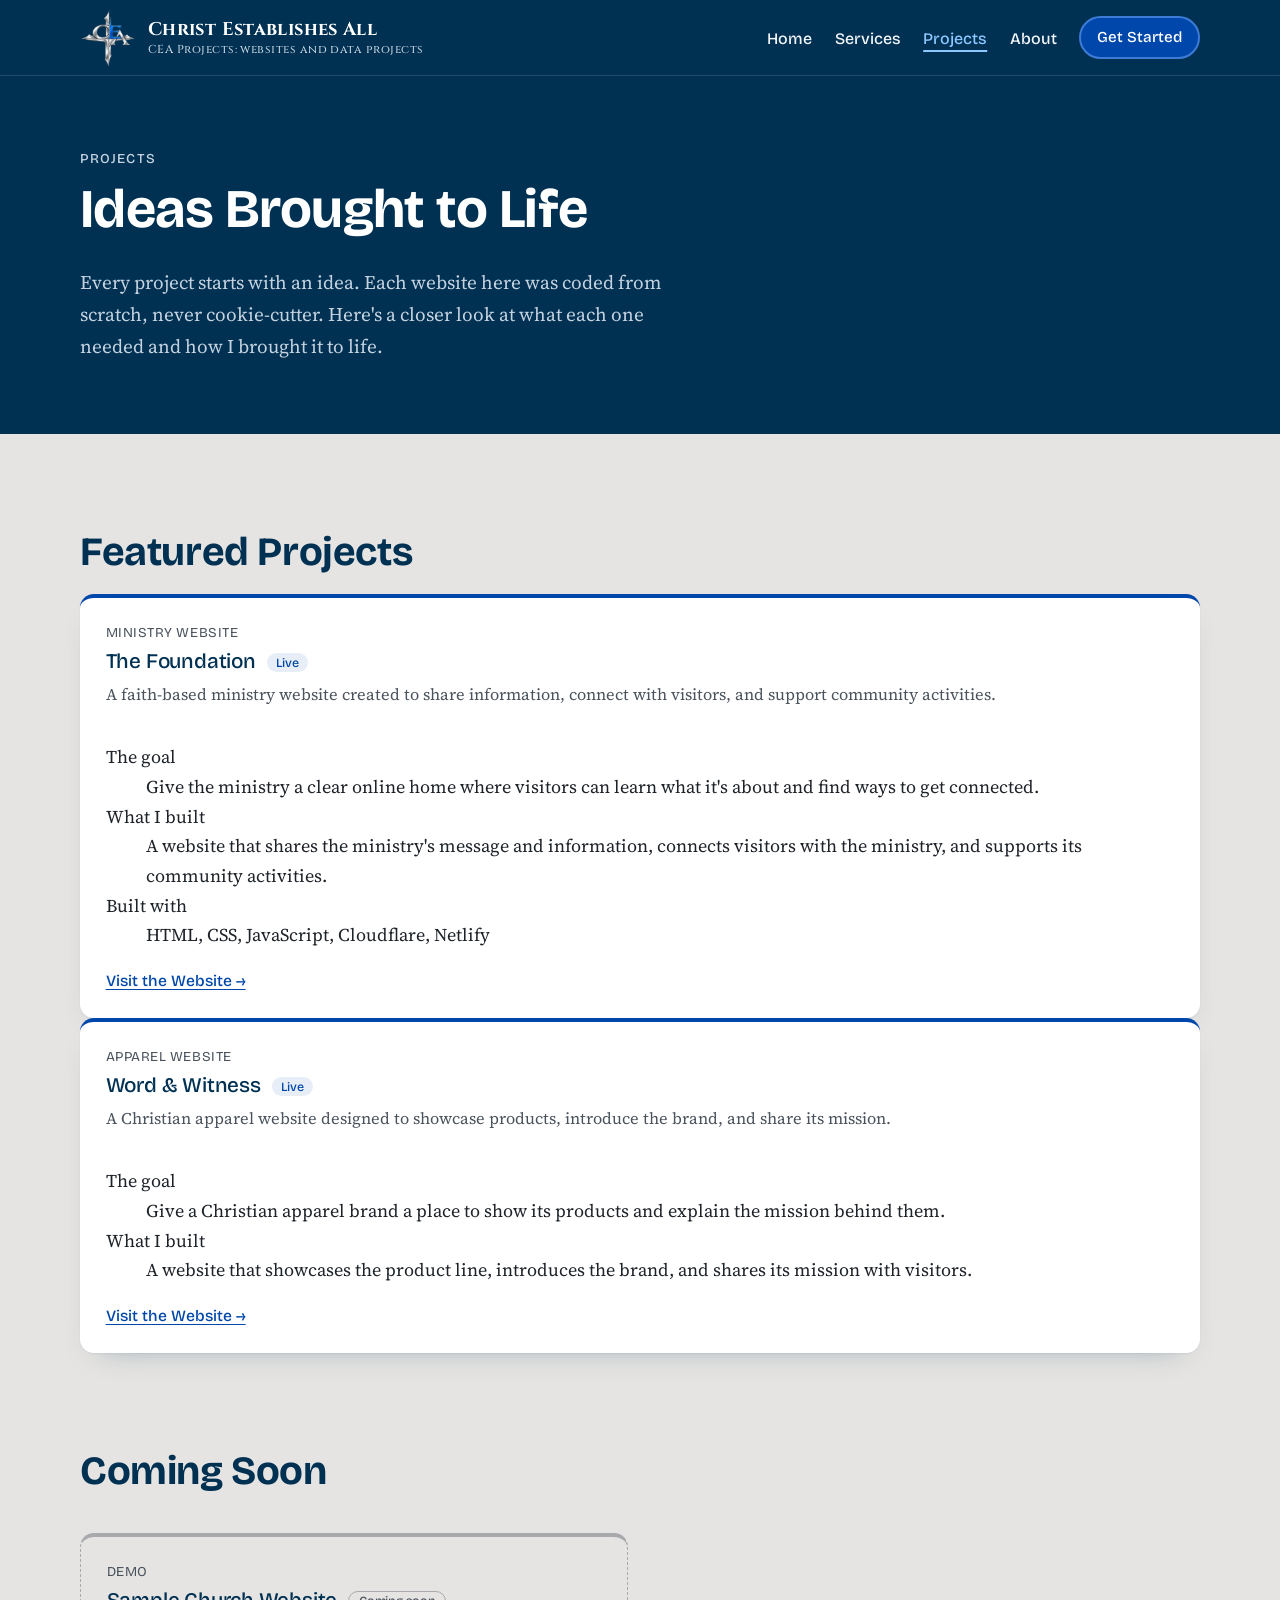
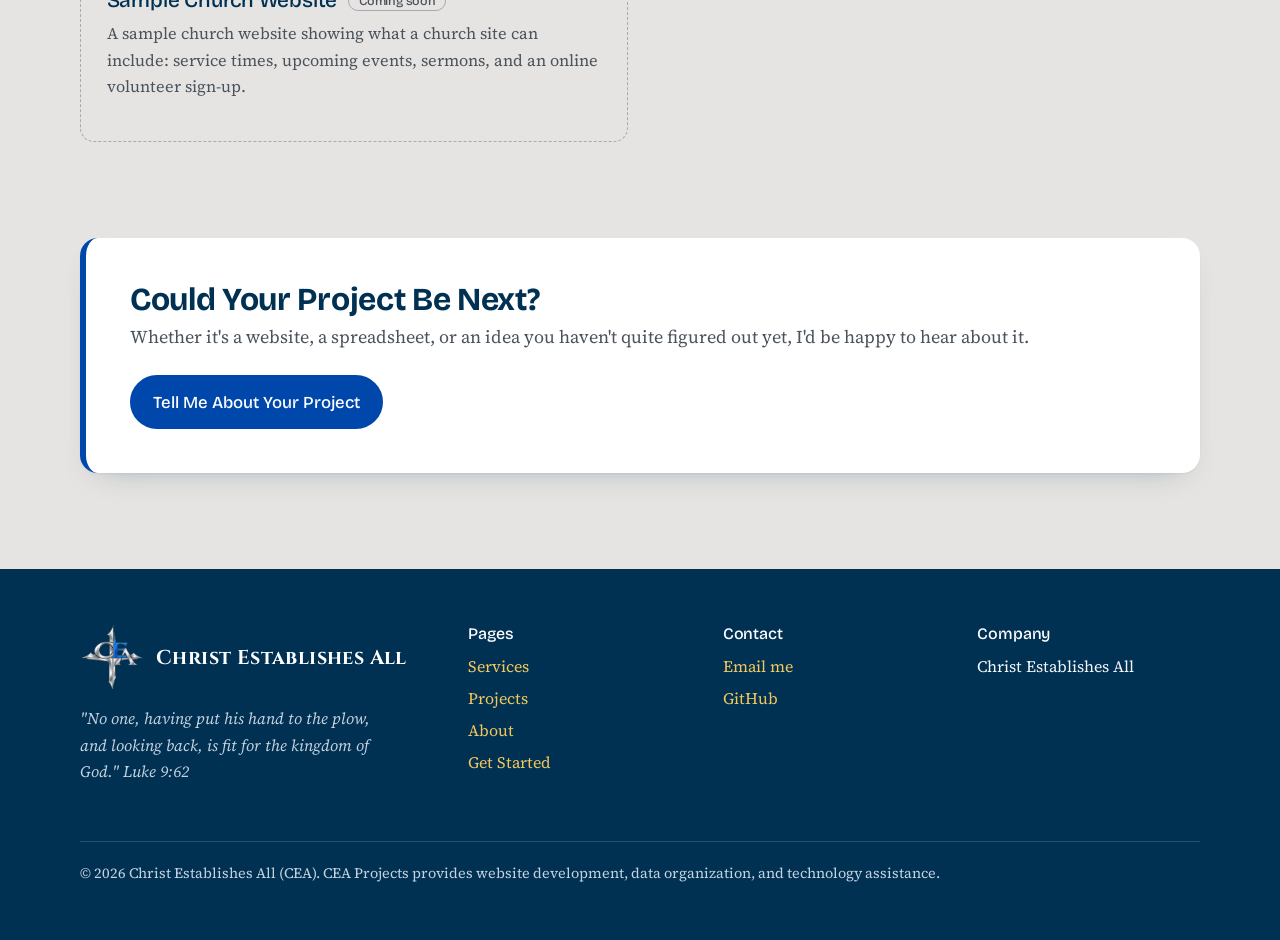
==== commit bbfdde93: "typo corrections index and projects" ====
--- a/projects.html
+++ b/projects.html
@@ -92,7 +92,7 @@
                         <!-- Add the tools you used, then remove these comment marks:-->
                         <div>
                             <dt>Built with</dt>
-                            <dd>HTML, CSS, Javascript, Cloudflare, Netlify,</dd>
+                            <dd>HTML, CSS, JavaScript, Cloudflare, Netlify</dd>
                         </div>
                     </dl>
                     <!-- Add a screenshot later (save it in the images folder):
@@ -158,7 +158,7 @@
     </section>
 
     <!-- FINAL CALL TO ACTION -->
-    <section aria-labelledby="content-title">
+    <section aria-labelledby="contact-title">
         <div class="wrap">
             <div class="cta">
                 <div>
@@ -222,7 +222,7 @@
             </div>
         </div>
         <p class="copy">
-            &copy; 2026 Chrsit Establishes All (CEA).
+            &copy; 2026 Christ Establishes All (CEA).
             CEA Projects provides website development,
             data organization, and technology assistance.
         </p>
